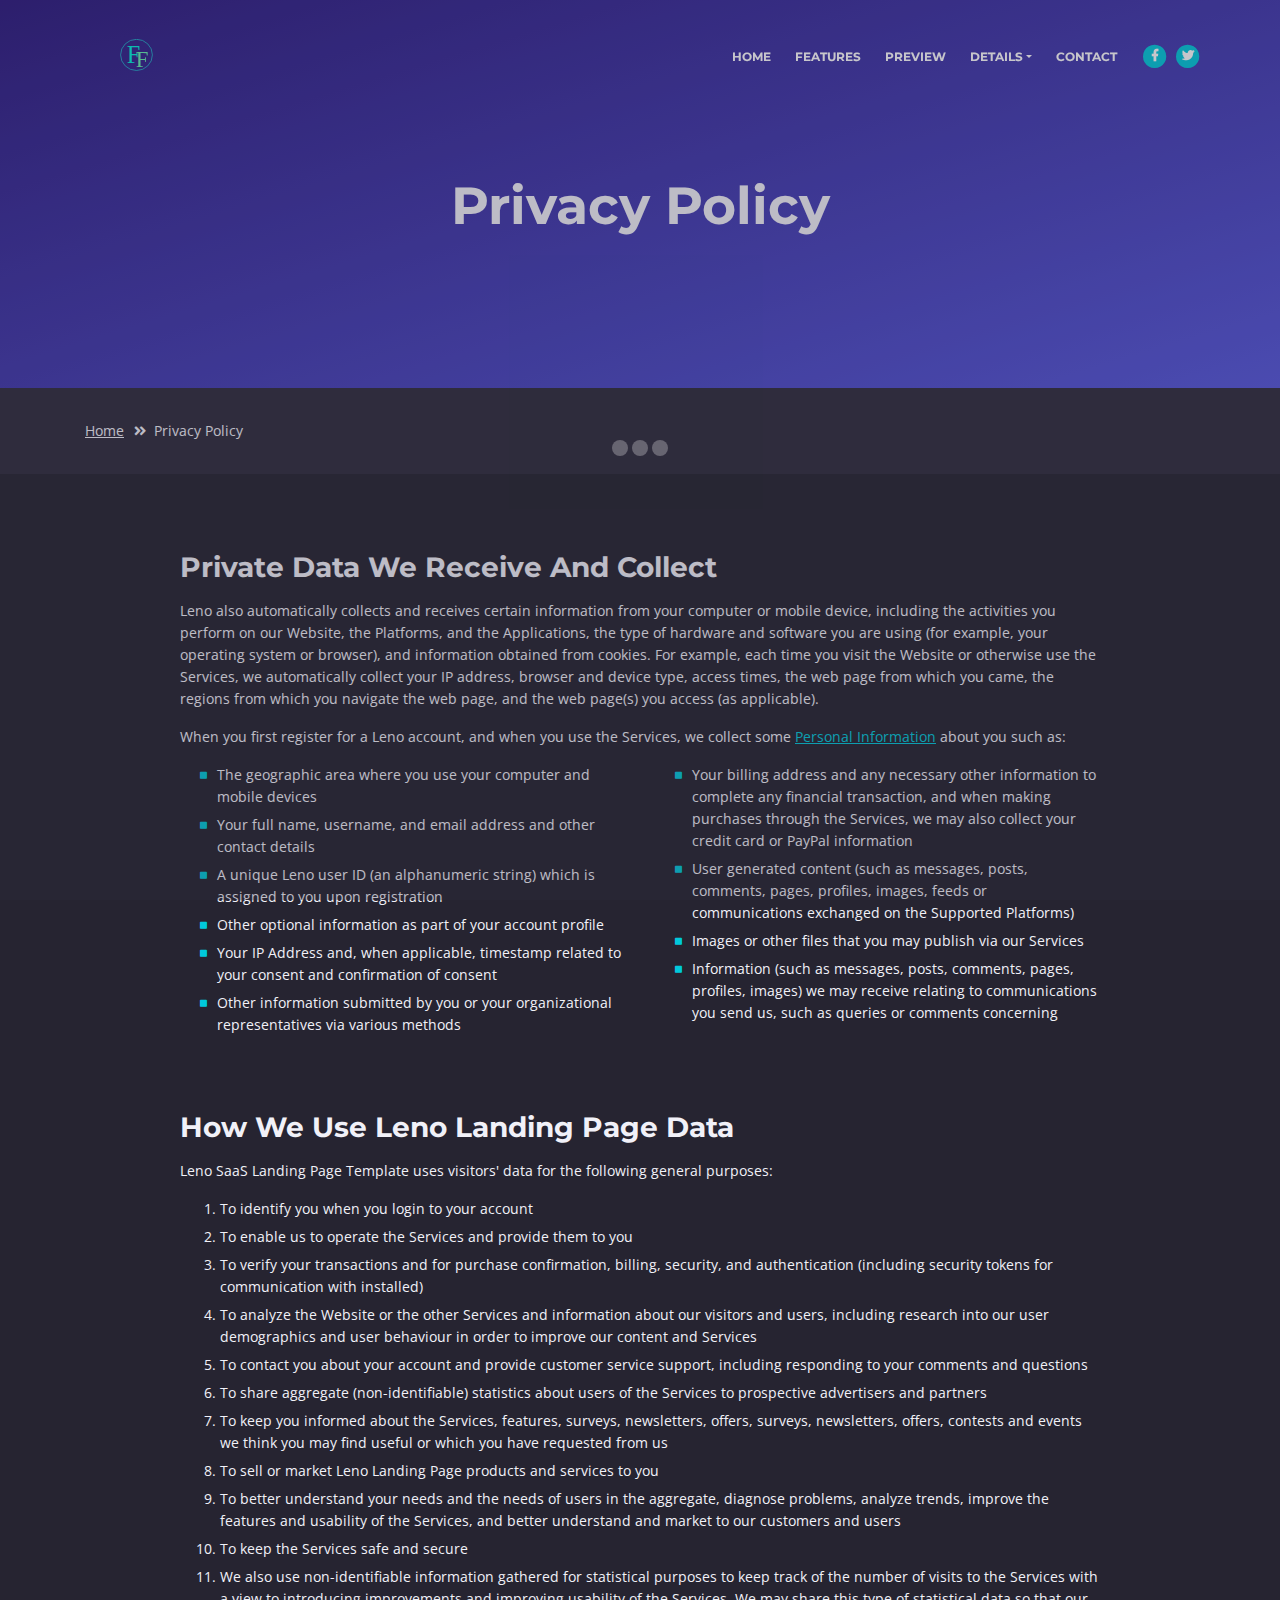
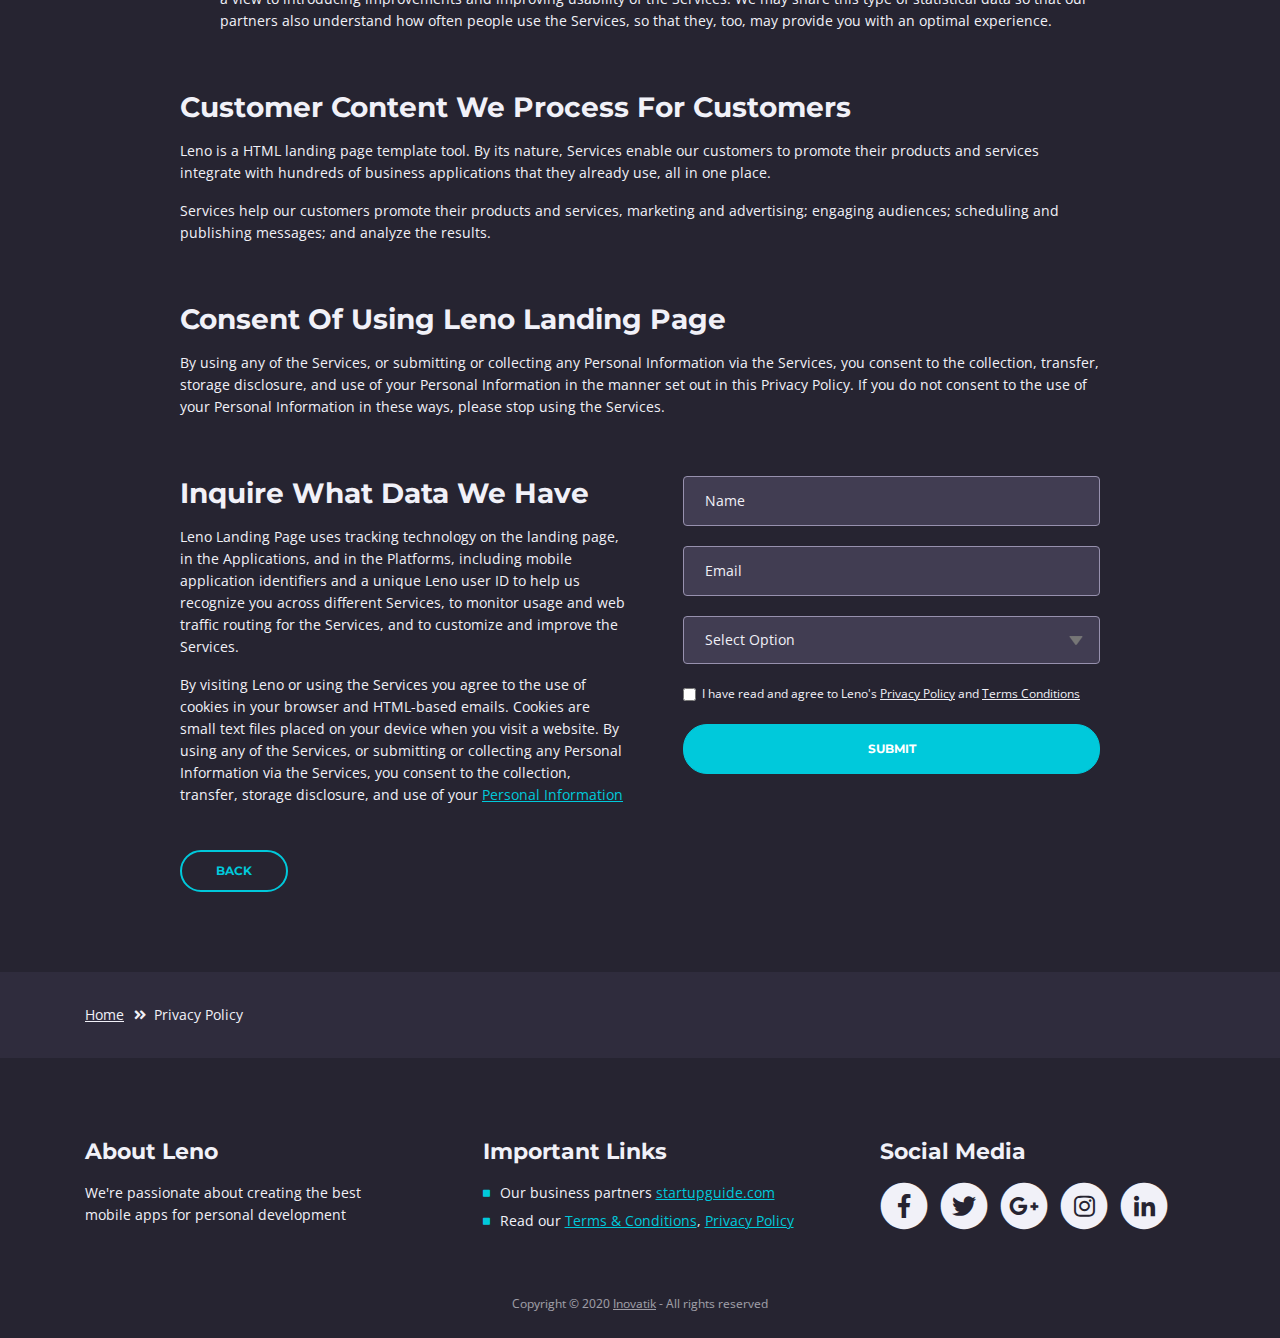
==== privacy-policy.html @ bd961d85 "project started" ====
<!DOCTYPE html>
<html lang="en">
<head>
    <meta charset="utf-8">
    <meta name="viewport" content="width=device-width, initial-scale=1, shrink-to-fit=no">
    
    <!-- SEO Meta Tags -->
    <meta name="description" content="Mobile app HTML landing page template to help you build a great online presence for your app which will convert visitors into users">
    <meta name="author" content="Inovatik">

    <!-- OG Meta Tags to improve the way the post looks when you share the page on LinkedIn, Facebook, Google+ -->
	<meta property="og:site_name" content="" /> <!-- website name -->
	<meta property="og:site" content="" /> <!-- website link -->
	<meta property="og:title" content=""/> <!-- title shown in the actual shared post -->
	<meta property="og:description" content="" /> <!-- description shown in the actual shared post -->
	<meta property="og:image" content="" /> <!-- image link, make sure it's jpg -->
	<meta property="og:url" content="" /> <!-- where do you want your post to link to -->
	<meta property="og:type" content="article" />

    <!-- Website Title -->
    <title>Privacy Policy - Leno - Mobile App HTML Landing Page Template</title>
    
    <!-- Styles -->
    <link href="https://fonts.googleapis.com/css?family=Open+Sans:300,300i,400,400i,600,600i,700,700i" rel="stylesheet">
    <link href="https://fonts.googleapis.com/css?family=Montserrat:600,700" rel="stylesheet">
    <link href="css/bootstrap.css" rel="stylesheet">
    <link href="css/fontawesome-all.css" rel="stylesheet">
    <link href="css/swiper.css" rel="stylesheet">
	<link href="css/magnific-popup.css" rel="stylesheet">
    <link href="css/styles.css" rel="stylesheet">
	
	<!-- Favicon  -->
    <link rel="icon" href="images/favicon.png">
</head>
<body data-spy="scroll" data-target=".fixed-top">
    
    <!-- Preloader -->
	<div class="spinner-wrapper">
        <div class="spinner">
            <div class="bounce1"></div>
            <div class="bounce2"></div>
            <div class="bounce3"></div>
        </div>
    </div>
    <!-- end of preloader -->
    

    <!-- Navigation -->
    <nav class="navbar navbar-expand-md navbar-dark navbar-custom fixed-top">
        <!-- Text Logo - Use this if you don't have a graphic logo -->
        <!-- <a class="navbar-brand logo-text page-scroll" href="index.html">Leno</a> -->

        <!-- Image Logo -->
        <a class="navbar-brand logo-image" href="index.html"><img src="images/logo.svg" alt="alternative"></a> 
        
        <!-- Mobile Menu Toggle Button -->
        <button class="navbar-toggler" type="button" data-toggle="collapse" data-target="#navbarsExampleDefault" aria-controls="navbarsExampleDefault" aria-expanded="false" aria-label="Toggle navigation">
            <span class="navbar-toggler-awesome fas fa-bars"></span>
            <span class="navbar-toggler-awesome fas fa-times"></span>
        </button>
        <!-- end of mobile menu toggle button -->

        <div class="collapse navbar-collapse" id="navbarsExampleDefault">
            <ul class="navbar-nav ml-auto">
                <li class="nav-item">
                    <a class="nav-link page-scroll" href="index.html#header">HOME <span class="sr-only">(current)</span></a>
                </li>
                <li class="nav-item">
                    <a class="nav-link page-scroll" href="index.html#features">FEATURES</a>
                </li>
                <li class="nav-item">
                    <a class="nav-link page-scroll" href="index.html#preview">PREVIEW</a>
                </li>

                <!-- Dropdown Menu -->          
                <li class="nav-item dropdown">
                    <a class="nav-link dropdown-toggle page-scroll" href="index.html#details" id="navbarDropdown" role="button" aria-haspopup="true" aria-expanded="false">DETAILS</a>
                    <div class="dropdown-menu" aria-labelledby="navbarDropdown">
                        <a class="dropdown-item" href="terms-conditions.html"><span class="item-text">TERMS CONDITIONS</span></a>
                        <div class="dropdown-items-divide-hr"></div>
                        <a class="dropdown-item" href="privacy-policy.html"><span class="item-text">PRIVACY POLICY</span></a>
                    </div>
                </li>
                <!-- end of dropdown menu -->

                <li class="nav-item">
                    <a class="nav-link page-scroll" href="index.html#contact">CONTACT</a>
                </li>
            </ul>
            <span class="nav-item social-icons">
                <span class="fa-stack">
                    <a href="#your-link">
                        <i class="fas fa-circle fa-stack-2x"></i>
                        <i class="fab fa-facebook-f fa-stack-1x"></i>
                    </a>
                </span>
                <span class="fa-stack">
                    <a href="#your-link">
                        <i class="fas fa-circle fa-stack-2x"></i>
                        <i class="fab fa-twitter fa-stack-1x"></i>
                    </a>
                </span>
            </span>
        </div>
    </nav> <!-- end of navbar -->
    <!-- end of navigation -->


    <!-- Header -->
    <header id="header" class="ex-header">
        <div class="container">
            <div class="row">
                <div class="col-md-12">
                    <h1>Privacy Policy</h1>
                </div> <!-- end of col -->
            </div> <!-- end of row -->
        </div> <!-- end of container -->
    </header> <!-- end of ex-header -->
    <!-- end of header -->


    <!-- Breadcrumbs -->
    <div class="ex-basic-1">
        <div class="container">
            <div class="row">
                <div class="col-lg-12">
                    <div class="breadcrumbs">
                        <a href="index.html">Home</a><i class="fa fa-angle-double-right"></i><span>Privacy Policy</span>
                    </div> <!-- end of breadcrumbs -->
                </div> <!-- end of col -->
            </div> <!-- end of row -->
        </div> <!-- end of container -->
    </div> <!-- end of ex-basic-1 -->
    <!-- end of breadcrumbs -->


    <!-- Privacy Content -->
    <div class="ex-basic-2">
        <div class="container">
            <div class="row">
                <div class="col-lg-10 offset-lg-1">
                    <div class="text-container">
                        <h3>Private Data We Receive And Collect</h3>
                        <p>Leno also automatically collects and receives certain information from your computer or mobile device, including the activities you perform on our Website, the Platforms, and the Applications, the type of hardware and software you are using (for example, your operating system or browser), and information obtained from cookies. For example, each time you visit the Website or otherwise use the Services, we automatically collect your IP address, browser and device type, access times, the web page from which you came, the regions from which you navigate the web page, and the web page(s) you access (as applicable).</p>
                        <p>When you first register for a Leno account, and when you use the Services, we collect some <a class="turquoise" href="#your-link">Personal Information</a> about you such as:</p>
                        <div class="row">
                            <div class="col-md-6">
                                <ul class="list-unstyled li-space-lg indent">
                                    <li class="media">
                                        <i class="fas fa-square"></i>
                                        <div class="media-body">The geographic area where you use your computer and mobile devices</div>
                                    </li>
                                    <li class="media">
                                        <i class="fas fa-square"></i>
                                        <div class="media-body">Your full name, username, and email address and other contact details</div>
                                    </li>
                                    <li class="media">
                                        <i class="fas fa-square"></i>
                                        <div class="media-body">A unique Leno user ID (an alphanumeric string) which is assigned to you upon registration</div>
                                    </li>
                                    <li class="media">
                                        <i class="fas fa-square"></i>
                                        <div class="media-body">Other optional information as part of your account profile</div>
                                    </li>
                                    <li class="media">
                                        <i class="fas fa-square"></i>
                                        <div class="media-body">Your IP Address and, when applicable, timestamp related to your consent and confirmation of consent</div>
                                    </li>
                                    <li class="media">
                                        <i class="fas fa-square"></i>
                                        <div class="media-body">Other information submitted by you or your organizational representatives via various methods</div>
                                    </li>
                                </ul>
                            </div> <!-- end of col -->

                            <div class="col-md-6">
                                <ul class="list-unstyled li-space-lg indent">
                                    <li class="media">
                                        <i class="fas fa-square"></i>
                                        <div class="media-body">Your billing address and any necessary other information to complete any financial transaction, and when making purchases through the Services, we may also collect your credit card or PayPal information</div>
                                    </li>
                                    <li class="media">
                                        <i class="fas fa-square"></i>
                                        <div class="media-body">User generated content (such as messages, posts, comments, pages, profiles, images, feeds or communications exchanged on the Supported Platforms)</div>
                                    </li>
                                    <li class="media">
                                        <i class="fas fa-square"></i>
                                        <div class="media-body">Images or other files that you may publish via our Services</div>
                                    </li>
                                    <li class="media">
                                        <i class="fas fa-square"></i>
                                        <div class="media-body">Information (such as messages, posts, comments, pages, profiles, images) we may receive relating to communications you send us, such as queries or comments concerning</div>
                                    </li>
                                </ul>
                            </div> <!-- end of col -->
                        </div> <!-- end of row -->
                    </div> <!-- end of text-container-->
                    
                    <div class="text-container">
                        <h3>How We Use Leno Landing Page Data</h3>
                        <p>Leno SaaS Landing Page Template uses visitors' data for the following general purposes:</p>
                        <ol class="li-space-lg">
                            <li>To identify you when you login to your account</li>
                            <li>To enable us to operate the Services and provide them to you</li>
                            <li>To verify your transactions and for purchase confirmation, billing, security, and authentication (including security tokens for communication with installed)</li>
                            <li>To analyze the Website or the other Services and information about our visitors and users, including research into our user demographics and user behaviour in order to improve our content and Services</li>
                            <li>To contact you about your account and provide customer service support, including responding to your comments and questions</li>
                            <li>To share aggregate (non-identifiable) statistics about users of the Services to prospective advertisers and partners</li>
                            <li>To keep you informed about the Services, features, surveys, newsletters, offers, surveys, newsletters, offers, contests and events we think you may find useful or which you have requested from us</li>
                            <li>To sell or market Leno Landing Page products and services to you</li>
                            <li>To better understand your needs and the needs of users in the aggregate, diagnose problems, analyze trends, improve the features and usability of the Services, and better understand and market to our customers and users</li>
                            <li>To keep the Services safe and secure</li>
                            <li>We also use non-identifiable information gathered for statistical purposes to keep track of the number of visits to the Services with a view to introducing improvements and improving usability of the Services. We may share this type of statistical data so that our partners also understand how often people use the Services, so that they, too, may provide you with an optimal experience.</li>
                        </ol>
                    </div> <!-- end of text-container -->

                    <div class="text-container">
                        <h3>Customer Content We Process For Customers</h3>
                        <p>Leno is a HTML landing page template tool. By its nature, Services enable our customers to promote their products and services integrate with hundreds of business applications that they already use, all in one place.</p>
                        <p>Services help our customers promote their products and services, marketing and advertising; engaging audiences; scheduling and publishing messages; and analyze the results.</p>
                    </div> <!-- end of text container -->

                    <div class="text-container">
                        <h3>Consent Of Using Leno Landing Page</h3>
					    <p class="mb-5">By using any of the Services, or submitting or collecting any Personal Information via the Services, you consent to the collection, transfer, storage disclosure, and use of your Personal Information in the manner set out in this Privacy Policy. If you do not consent to the use of your Personal Information in these ways, please stop using the Services.</p>
                    </div> <!-- end of text-container -->
                                       
                    <div class="row">
                        <div class="col-md-6">
                            <div class="text-container last">
                                <h3>Inquire What Data We Have</h3>
                                <p>Leno Landing Page uses tracking technology on the landing page, in the Applications, and in the Platforms, including mobile application identifiers and a unique Leno user ID to help us recognize you across different Services, to monitor usage and web traffic routing for the Services, and to customize and improve the Services.</p>
                                <p> By visiting Leno or using the Services you agree to the use of cookies in your browser and HTML-based emails. Cookies are small text files placed on your device when you visit a website. By using any of the Services, or submitting or collecting any Personal Information via the Services, you consent to the collection, transfer, storage disclosure, and use of your <a class="turquoise" href="#your-link">Personal Information</a></p>
                            </div> <!-- end of text container -->
                        </div> <!-- end of col-->
                        <div class="col-md-6">

                            <!-- Privacy Form -->
                            <div class="form-container">
                                <form id="privacyForm" data-toggle="validator" data-focus="false">
                                    <div class="form-group">
                                        <input type="text" class="form-control-input" id="pname" required>
                                        <label class="label-control" for="pname">Name</label>
                                        <div class="help-block with-errors"></div>
                                    </div>
                                    <div class="form-group">
                                        <input type="email" class="form-control-input" id="pemail" required>
                                        <label class="label-control" for="pemail">Email</label>
                                        <div class="help-block with-errors"></div>
                                    </div>
                                    <div class="form-group">
                                        <select class="form-control-select" id="pselect" required>
                                            <option class="select-option" value="" disabled selected>Select Option</option>
                                            <option class="select-option" value="Delete data">Delete my data</option>
                                            <option class="select-option" value="Show me data">Show me my data</option>
                                        </select>
                                        <div class="help-block with-errors"></div>
                                    </div>
                                    <div class="form-group checkbox">
                                        <input type="checkbox" id="pterms" value="Agreed-to-Terms" required>I have read and agree to Leno's <a href="privacy-policy.html">Privacy Policy</a> and <a href="terms-conditions.html">Terms Conditions</a>
                                        <div class="help-block with-errors"></div>
                                    </div>
                                    <div class="form-group">
                                        <button type="submit" class="form-control-submit-button">SUBMIT</button>
                                    </div>
                                    <div class="form-message">
                                        <div id="pmsgSubmit" class="h3 text-center hidden"></div>
                                    </div>
                                </form>
                            </div> <!-- end of form container -->
                            <!-- end of privacy form -->

                        </div> <!-- end of col--> 
                    </div> <!-- end of row -->
                    <a class="btn-outline-reg back" href="index.html">BACK</a>
                </div> <!-- end of col-->
            </div> <!-- end of row -->
        </div> <!-- end of container -->
    </div> <!-- end of ex-basic-2 -->
    <!-- end of privacy content -->


    <!-- Breadcrumbs -->
    <div class="ex-basic-1">
        <div class="container">
            <div class="row">
                <div class="col-lg-12">
                    <div class="breadcrumbs">
                        <a href="index.html">Home</a><i class="fa fa-angle-double-right"></i><span>Privacy Policy</span>
                    </div> <!-- end of breadcrumbs -->
                </div> <!-- end of col -->
            </div> <!-- end of row -->
        </div> <!-- end of container -->
    </div> <!-- end of ex-basic-1 -->
    <!-- end of breadcrumbs -->

    
    <!-- Footer -->
    <div class="footer">
        <div class="container">
            <div class="row">
                <div class="col-md-4">
                    <div class="footer-col">
                        <h4>About Leno</h4>
                        <p>We're passionate about creating the best mobile apps for personal development</p>
                    </div>
                </div> <!-- end of col -->
                <div class="col-md-4">
                    <div class="footer-col middle">
                        <h4>Important Links</h4>
                        <ul class="list-unstyled li-space-lg">
                            <li class="media">
                                <i class="fas fa-square"></i>
                                <div class="media-body">Our business partners <a class="turquoise" href="#your-link">startupguide.com</a></div>
                            </li>
                            <li class="media">
                                <i class="fas fa-square"></i>
                                <div class="media-body">Read our <a class="turquoise" href="terms-conditions.html">Terms & Conditions</a>, <a class="turquoise" href="privacy-policy.html">Privacy Policy</a></div>
                            </li>
                        </ul>
                    </div>
                </div> <!-- end of col -->
                <div class="col-md-4">
                    <div class="footer-col last">
                        <h4>Social Media</h4>
                        <span class="fa-stack">
                            <a href="#your-link">
                                <i class="fas fa-circle fa-stack-2x"></i>
                                <i class="fab fa-facebook-f fa-stack-1x"></i>
                            </a>
                        </span>
                        <span class="fa-stack">
                            <a href="#your-link">
                                <i class="fas fa-circle fa-stack-2x"></i>
                                <i class="fab fa-twitter fa-stack-1x"></i>
                            </a>
                        </span>
                        <span class="fa-stack">
                            <a href="#your-link">
                                <i class="fas fa-circle fa-stack-2x"></i>
                                <i class="fab fa-google-plus-g fa-stack-1x"></i>
                            </a>
                        </span>
                        <span class="fa-stack">
                            <a href="#your-link">
                                <i class="fas fa-circle fa-stack-2x"></i>
                                <i class="fab fa-instagram fa-stack-1x"></i>
                            </a>
                        </span>
                        <span class="fa-stack">
                            <a href="#your-link">
                                <i class="fas fa-circle fa-stack-2x"></i>
                                <i class="fab fa-linkedin-in fa-stack-1x"></i>
                            </a>
                        </span>
                    </div> 
                </div> <!-- end of col -->
            </div> <!-- end of row -->
        </div> <!-- end of container -->
    </div> <!-- end of footer -->  
    <!-- end of footer -->


    <!-- Copyright -->
    <div class="copyright">
        <div class="container">
            <div class="row">
                <div class="col-lg-12">
                    <p class="p-small">Copyright © 2020 <a href="https://inovatik.com">Inovatik</a> - All rights reserved</p>
                </div> <!-- end of col -->
            </div> <!-- enf of row -->
        </div> <!-- end of container -->
    </div> <!-- end of copyright --> 
    <!-- end of copyright -->

	
    <!-- Scripts -->
    <script src="js/jquery.min.js"></script> <!-- jQuery for Bootstrap's JavaScript plugins -->
    <script src="js/popper.min.js"></script> <!-- Popper tooltip library for Bootstrap -->
    <script src="js/bootstrap.min.js"></script> <!-- Bootstrap framework -->
    <script src="js/jquery.easing.min.js"></script> <!-- jQuery Easing for smooth scrolling between anchors -->
    <script src="js/swiper.min.js"></script> <!-- Swiper for image and text sliders -->
    <script src="js/jquery.magnific-popup.js"></script> <!-- Magnific Popup for lightboxes -->
    <script src="js/morphext.min.js"></script> <!-- Morphtext rotating text in the header -->
    <script src="js/validator.min.js"></script> <!-- Validator.js - Bootstrap plugin that validates forms -->
    <script src="js/scripts.js"></script> <!-- Custom scripts -->
    
</body>
</html>
---- css/styles.css ----
/* Template: Leno - Mobile App HTML Landing Page Template
   Author: Inovatik
   Created: Mar 2019
   Description: Master CSS file
*/

/*****************************************
Table Of Contents:

01. General Styles
02. Preloader
03. Navigation
04. Header
05. Features
06. Video
07. Details 1
08. Details 2
09. Details Lightboxes
10. Screenshots
11. Download
12. Statistics
13. Contact
14. Footer
15. Copyright
16. Back To Top Button
17. Extra Pages
18. Media Queries
******************************************/

/*****************************************
Colors:

- Text, navbar links - white #f1f1f8
- Buttons, bullets, icons - turquoise #00c9db
- Navbar - navy #4633af
- Backgrounds - dark denim #262431
- Backgrounds - denim #2f2c3d
******************************************/


/******************************/
/*     01. General Styles     */
/******************************/
body,
html {
    width: 100%;
	height: 100%;
}

body, p {
	color: #f1f1f8; 
	font: 400 0.875rem/1.375rem "Open Sans", sans-serif;
}

.p-large {
	color: #f1f1f8;
	font: 400 1rem/1.5rem "Open Sans", sans-serif;
}

.p-small {
	color: #f1f1f8;
	font: 400 0.75rem/1.25rem "Open Sans", sans-serif;
}

.p-heading {
	margin-bottom: 3.75rem;
	text-align: center;
}

.li-space-lg li {
	margin-bottom: 0.375rem;
}

.indent {
	padding-left: 1.25rem;
}

h1 {
	color: #f1f1f8;
	font: 700 2.5rem/2.875rem "Montserrat", sans-serif;
}

h2 {
	color: #f1f1f8;
	font: 700 2.25rem/2.75rem "Montserrat", sans-serif;
}

h3 {
	color: #f1f1f8;
	font: 700 1.75rem/2.125rem "Montserrat", sans-serif;
}

h4 {
	color: #f1f1f8;
	font: 700 1.375rem/1.75rem "Montserrat", sans-serif;
}

h5 {
	color: #f1f1f8;
	font: 700 1.125rem/1.625rem "Montserrat", sans-serif;
}

h6 {
	color: #f1f1f8;
	font: 700 1rem/1.5rem "Montserrat", sans-serif;
}

a {
	color: #f1f1f8;
	text-decoration: underline;
}

a:hover {
	color: #f1f1f8;
	text-decoration: underline;
}

a.turquoise {
	color: #00c9db;
}

a.white {
	color: #fff;
}

.testimonial-text {
	font: italic 400 1rem/1.5rem "Open Sans", sans-serif;
}

.testimonial-author {
	font: 700 1rem/1.5rem "Montserrat", sans-serif;
}

.btn-solid-reg {
	display: inline-block;
	padding: 1.1875rem 2.125rem 1.1875rem 2.125rem;
	border: 0.125rem solid #00c9db;
	border-radius: 2rem;
	background-color: #00c9db;
	color: #fff;
	font: 700 0.75rem/0 "Montserrat", sans-serif;
	text-decoration: none;
	transition: all 0.2s ease;
}

.btn-solid-reg:hover {
	background-color: transparent;
	color: #00c9db;
	text-decoration: none;
}

.btn-solid-lg {
	display: inline-block;
	padding: 1.375rem 2.625rem 1.375rem 2.625rem;
	border: 0.125rem solid #00c9db;
	border-radius: 2rem;
	background-color: #00c9db;
	color: #fff;
	font: 700 0.75rem/0 "Montserrat", sans-serif;
	text-decoration: none;
	transition: all 0.2s ease;
}

.btn-solid-lg:hover {
	background-color: transparent;
	color: #00c9db;
	text-decoration: none;
}

.btn-solid-lg .fab {
	margin-right: 0.5rem;
	font-size: 1.25rem;
	line-height: 0;
	vertical-align: top;
}

.btn-solid-lg .fab.fa-google-play {
	font-size: 1rem;
}

.btn-outline-reg {
	display: inline-block;
	padding: 1.1875rem 2.125rem 1.1875rem 2.125rem;
	border: 0.125rem solid #00c9db;
	border-radius: 2rem;
	background-color: transparent;
	color: #00c9db;
	font: 700 0.75rem/0 "Montserrat", sans-serif;
	text-decoration: none;
	transition: all 0.2s ease;
}

.btn-outline-reg:hover {
	background-color: #00c9db;
	color: #fff;
	text-decoration: none;
}

.btn-outline-lg {
	display: inline-block;
	padding: 1.375rem 2.625rem 1.375rem 2.625rem;
	border: 0.125rem solid #00c9db;
	border-radius: 2rem;
	background-color: transparent;
	color: #00c9db;
	font: 700 0.75rem/0 "Montserrat", sans-serif;
	text-decoration: none;
	transition: all 0.2s ease;
}

.btn-outline-lg:hover {
	background-color: #00c9db;
	color: #fff;
	text-decoration: none;
}

.btn-outline-sm {
	display: inline-block;
	padding: 1rem 1.625rem 0.875rem 1.625rem;
	border: 0.125rem solid #00c9db;
	border-radius: 2rem;
	background-color: transparent;
	color: #00c9db;
	font: 700 0.625rem/0 "Montserrat", sans-serif;
	text-decoration: none;
	transition: all 0.2s ease;
}

.btn-outline-sm:hover {
	background-color: #00c9db;
	color: #fff;
	text-decoration: none;
}

.form-group {
	position: relative;
	margin-bottom: 1.25rem;
}

.form-group.has-error.has-danger {
	margin-bottom: 0.625rem;
}

.form-group.has-error.has-danger .help-block.with-errors ul {
	margin-top: 0.375rem;
}

.label-control {
	position: absolute;
	top: 0.87rem;
	left: 1.375rem;
	color: #f1f1f8;
	opacity: 1;
	font: 400 0.875rem/1.375rem "Open Sans", sans-serif;
	cursor: text;
	transition: all 0.2s ease;
}

/* IE10+ hack to solve lower label text position compared to the rest of the browsers */
@media screen and (-ms-high-contrast: active), screen and (-ms-high-contrast: none) {  
	.label-control {
		top: 0.9375rem;
	}
}

.form-control-input:focus + .label-control,
.form-control-input.notEmpty + .label-control,
.form-control-textarea:focus + .label-control,
.form-control-textarea.notEmpty + .label-control {
	top: 0.125rem;
	opacity: 1;
	font-size: 0.75rem;
	font-weight: 700;
}

.form-control-input,
.form-control-select {
	display: block; /* needed for proper display of the label in Firefox, IE, Edge */
	width: 100%;
	padding-top: 1.0625rem;
	padding-bottom: 0.0625rem;
	padding-left: 1.3125rem;
	border: 1px solid #9791ae;
	border-radius: 0.25rem;
	background-color: #413d52;
	color: #f1f1f8;
	font: 400 0.875rem/1.875rem "Open Sans", sans-serif;
	transition: all 0.2s ease;
	-webkit-appearance: none; /* removes inner shadow on form inputs on ios safari */
}

.form-control-select {
	padding-top: 0.5rem;
	padding-bottom: 0.5rem;
	height: 3rem;
}

/* IE10+ hack to solve lower label text position compared to the rest of the browsers */
@media screen and (-ms-high-contrast: active), screen and (-ms-high-contrast: none) {  
	.form-control-input {
		padding-top: 1.25rem;
		padding-bottom: 0.75rem;
		line-height: 1.75rem;
	}

	.form-control-select {
		padding-top: 0.875rem;
		padding-bottom: 0.75rem;
		height: 3.125rem;
		line-height: 2.125rem;
	}
}

select {
    /* you should keep these first rules in place to maintain cross-browser behavior */
    -webkit-appearance: none;
	-moz-appearance: none;
	-ms-appearance: none;
    -o-appearance: none;
    appearance: none;
    background-image: url('../images/down-arrow.png');
    background-position: 96% 50%;
    background-repeat: no-repeat;
    outline: none;
}

select::-ms-expand {
    display: none; /* removes the ugly default down arrow on select form field in IE11 */
}

.form-control-textarea {
	display: block; /* used to eliminate a bottom gap difference between Chrome and IE/FF */
	width: 100%;
	height: 8rem; /* used instead of html rows to normalize height between Chrome and IE/FF */
	padding-top: 1.25rem;
	padding-left: 1.3125rem;
	border: 1px solid #9791ae;
	border-radius: 0.25rem;
	background-color: #413d52;
	color: #f1f1f8;
	font: 400 0.875rem/1.75rem "Open Sans", sans-serif;
	transition: all 0.2s ease;
}

.form-control-input:focus,
.form-control-select:focus,
.form-control-textarea:focus {
	border: 1px solid #f1f1f8;
	outline: none; /* Removes blue border on focus */
}

.form-control-input:hover,
.form-control-select:hover,
.form-control-textarea:hover {
	border: 1px solid #f1f1f8;
}

.checkbox {
	font: 400 0.75rem/1.25rem "Open Sans", sans-serif;
}

input[type='checkbox'] {
	vertical-align: -15%;
	margin-right: 0.375rem;
}

/* IE10+ hack to raise checkbox field position compared to the rest of the browsers */
@media screen and (-ms-high-contrast: active), screen and (-ms-high-contrast: none) {  
	input[type='checkbox'] {
		vertical-align: -9%;
	}
}

.form-control-submit-button {
	display: inline-block;
	width: 100%;
	height: 3.125rem;
	border: 1px solid #00c9db;
	border-radius: 1.5rem;
	background-color: #00c9db;
	color: #fff;
	font: 700 0.75rem/1.75rem "Montserrat", sans-serif;
	cursor: pointer;
	transition: all 0.2s ease;
}

.form-control-submit-button:hover {
	background-color: transparent;
	color: #00c9db;
}

/* Form Success And Error Message Formatting */
#cmsgSubmit.h3.text-center.tada.animated,
#pmsgSubmit.h3.text-center.tada.animated,
#cmsgSubmit.h3.text-center,
#pmsgSubmit.h3.text-center {
	display: block;
	margin-bottom: 0;
	color: #f1f1f8;
	font: 400 1.125rem/1rem "Open Sans", sans-serif;
}

.help-block.with-errors .list-unstyled {
	color: #f1f1f8;
	font-size: 0.75rem;
	line-height: 1.125rem;
	text-align: left;
}

.help-block.with-errors ul {
	margin-bottom: 0;
}
/* end of form success and error message formatting */

/* Form Success And Error Message Animation - Animate.css */
@-webkit-keyframes tada {
	from {
		-webkit-transform: scale3d(1, 1, 1);
		-ms-transform: scale3d(1, 1, 1);
		transform: scale3d(1, 1, 1);
	}
	10%, 20% {
		-webkit-transform: scale3d(.9, .9, .9) rotate3d(0, 0, 1, -3deg);
		-ms-transform: scale3d(.9, .9, .9) rotate3d(0, 0, 1, -3deg);
		transform: scale3d(.9, .9, .9) rotate3d(0, 0, 1, -3deg);
	}
	30%, 50%, 70%, 90% {
		-webkit-transform: scale3d(1.1, 1.1, 1.1) rotate3d(0, 0, 1, 3deg);
		-ms-transform: scale3d(1.1, 1.1, 1.1) rotate3d(0, 0, 1, 3deg);
		transform: scale3d(1.1, 1.1, 1.1) rotate3d(0, 0, 1, 3deg);
	}
	40%, 60%, 80% {
		-webkit-transform: scale3d(1.1, 1.1, 1.1) rotate3d(0, 0, 1, -3deg);
		-ms-transform: scale3d(1.1, 1.1, 1.1) rotate3d(0, 0, 1, -3deg);
		transform: scale3d(1.1, 1.1, 1.1) rotate3d(0, 0, 1, -3deg);
	}
	to {
		-webkit-transform: scale3d(1, 1, 1);
		-ms-transform: scale3d(1, 1, 1);
		transform: scale3d(1, 1, 1);
	}
}

@keyframes tada {
	from {
		-webkit-transform: scale3d(1, 1, 1);
		-ms-transform: scale3d(1, 1, 1);
		transform: scale3d(1, 1, 1);
	}
	10%, 20% {
		-webkit-transform: scale3d(.9, .9, .9) rotate3d(0, 0, 1, -3deg);
		-ms-transform: scale3d(.9, .9, .9) rotate3d(0, 0, 1, -3deg);
		transform: scale3d(.9, .9, .9) rotate3d(0, 0, 1, -3deg);
	}
	30%, 50%, 70%, 90% {
		-webkit-transform: scale3d(1.1, 1.1, 1.1) rotate3d(0, 0, 1, 3deg);
		-ms-transform: scale3d(1.1, 1.1, 1.1) rotate3d(0, 0, 1, 3deg);
		transform: scale3d(1.1, 1.1, 1.1) rotate3d(0, 0, 1, 3deg);
	}
	40%, 60%, 80% {
		-webkit-transform: scale3d(1.1, 1.1, 1.1) rotate3d(0, 0, 1, -3deg);
		-ms-transform: scale3d(1.1, 1.1, 1.1) rotate3d(0, 0, 1, -3deg);
		transform: scale3d(1.1, 1.1, 1.1) rotate3d(0, 0, 1, -3deg);
	}
	to {
		-webkit-transform: scale3d(1, 1, 1);
		-ms-transform: scale3d(1, 1, 1);
		transform: scale3d(1, 1, 1);
	}
}

.tada {
	-webkit-animation-name: tada;
	animation-name: tada;
}

.animated {
	-webkit-animation-duration: 1s;
	animation-duration: 1s;
	-webkit-animation-fill-mode: both;
	animation-fill-mode: both;
}
/* end of form success and error message animation - Animate.css */

/* Fade-move Animation For Lightbox - Magnific Popup */
/* at start */
.my-mfp-slide-bottom .zoom-anim-dialog {
	opacity: 0;
	transition: all 0.2s ease-out;
	-webkit-transform: translateY(-1.25rem) perspective(37.5rem) rotateX(10deg);
	-ms-transform: translateY(-1.25rem) perspective(37.5rem) rotateX(10deg);
	transform: translateY(-1.25rem) perspective(37.5rem) rotateX(10deg);
}

/* animate in */
.my-mfp-slide-bottom.mfp-ready .zoom-anim-dialog {
	opacity: 1;
	-webkit-transform: translateY(0) perspective(37.5rem) rotateX(0); 
	-ms-transform: translateY(0) perspective(37.5rem) rotateX(0); 
	transform: translateY(0) perspective(37.5rem) rotateX(0); 
}

/* animate out */
.my-mfp-slide-bottom.mfp-removing .zoom-anim-dialog {
	opacity: 0;
	-webkit-transform: translateY(-0.625rem) perspective(37.5rem) rotateX(10deg); 
	-ms-transform: translateY(-0.625rem) perspective(37.5rem) rotateX(10deg); 
	transform: translateY(-0.625rem) perspective(37.5rem) rotateX(10deg); 
}

/* dark overlay, start state */
.my-mfp-slide-bottom.mfp-bg {
	opacity: 0;
	transition: opacity 0.2s ease-out;
}

/* animate in */
.my-mfp-slide-bottom.mfp-ready.mfp-bg {
	opacity: 0.8;
}
/* animate out */
.my-mfp-slide-bottom.mfp-removing.mfp-bg {
	opacity: 0;
}
/* end of fade-move animation for lightbox - magnific popup */

/* Fade Animation For Image Slider - Magnific Popup */
@-webkit-keyframes fadeIn {
	from {
		opacity: 0;
	}
	to {
		opacity: 1;
	}
}

@keyframes fadeIn {
	from {
		opacity: 0;
	}
	to {
		opacity: 1;
	}
}

.fadeIn {
	-webkit-animation: fadeIn 0.6s;
	animation: fadeIn 0.6s;
}

@-webkit-keyframes fadeOut {
	from {
		opacity: 1;
	}
	to {
		opacity: 0;
	}
}

@keyframes fadeOut {
	from {
		opacity: 1;
	}
	to {
		opacity: 0;
	}
}

.fadeOut {
	-webkit-animation: fadeOut 0.8s;
	animation: fadeOut 0.8s;
}
/* end of fade animation for image slider - magnific popup */


/*************************/
/*     02. Preloader     */
/*************************/
.spinner-wrapper {
	position: fixed;
	z-index: 999999;
	top: 0;
	right: 0;
	bottom: 0;
	left: 0;
	background: #2f2c3d;
}

.spinner {
	position: absolute;
	top: 50%; /* centers the loading animation vertically one the screen */
	left: 50%; /* centers the loading animation horizontally one the screen */
	width: 3.75rem;
	height: 1.25rem;
	margin: -0.625rem 0 0 -1.875rem; /* is width and height divided by two */ 
	text-align: center;
}

.spinner > div {
	display: inline-block;
	width: 1rem;
	height: 1rem;
	border-radius: 100%;
	background-color: #fff;
	-webkit-animation: sk-bouncedelay 1.4s infinite ease-in-out both;
	animation: sk-bouncedelay 1.4s infinite ease-in-out both;
}

.spinner .bounce1 {
	-webkit-animation-delay: -0.32s;
	animation-delay: -0.32s;
}

.spinner .bounce2 {
	-webkit-animation-delay: -0.16s;
	animation-delay: -0.16s;
}

@-webkit-keyframes sk-bouncedelay {
	0%, 80%, 100% { -webkit-transform: scale(0); }
	40% { -webkit-transform: scale(1.0); }
}

@keyframes sk-bouncedelay {
	0%, 80%, 100% { 
		-webkit-transform: scale(0);
		-ms-transform: scale(0);
		transform: scale(0);
	} 40% { 
		-webkit-transform: scale(1.0);
		-ms-transform: scale(1.0);
		transform: scale(1.0);
	}
}


/**************************/
/*     03. Navigation     */
/**************************/
.navbar-custom {
	background-color: #4633af;
	box-shadow: 0 0.0625rem 0.375rem 0 rgba(0, 0, 0, 0.1);
	font: 700 0.75rem/2rem "Montserrat", sans-serif;
	transition: all 0.2s ease;
}

.navbar-custom .navbar-brand.logo-image img {
    width: 113px;
	height: 34px;
	margin-bottom: 1px;
	-webkit-backface-visibility: hidden;
}

.navbar-custom .navbar-brand.logo-text {
	font: 700 2.375rem/1.5rem "Montserrat", sans-serif;
	color: #fff;
	letter-spacing: -0.5px;
	text-decoration: none;
}

.navbar-custom .navbar-nav {
	margin-top: 0.75rem;
}

.navbar-custom .nav-item .nav-link {
	padding: 0 0.75rem 0 0.75rem;
	color: #fff;
	text-decoration: none;
	transition: all 0.2s ease;
}

.navbar-custom .nav-item .nav-link:hover,
.navbar-custom .nav-item .nav-link.active {
	color: #00c9db;
}

/* Dropdown Menu */
.navbar-custom .dropdown:hover > .dropdown-menu {
	display: block; /* this makes the dropdown menu stay open while hovering it */
	min-width: auto;
	animation: fadeDropdown 0.2s; /* required for the fade animation */
}

@keyframes fadeDropdown {
    0% {
        opacity: 0;
    }

    100% {
        opacity: 1;
    }
}

.navbar-custom .dropdown-toggle:focus { /* removes dropdown outline on focus  */
	outline: 0;
}

.navbar-custom .dropdown-menu {
	margin-top: 0;
	border: none;
	border-radius: 0.25rem;
	background-color: #4633af;
}

.navbar-custom .dropdown-item {
	color: #fff;
	text-decoration: none;
}

.navbar-custom .dropdown-item:hover {
	background-color: #4633af;
}

.navbar-custom .dropdown-item .item-text {
	font: 700 0.75rem/1.5rem "Montserrat", sans-serif;
}

.navbar-custom .dropdown-item:hover .item-text {
	color: #00c9db;
}

.navbar-custom .dropdown-items-divide-hr {
	width: 100%;
	height: 1px;
	margin: 0.25rem auto 0.25rem auto;
	border: none;
	background-color: #b5bcc4;
	opacity: 0.2;
}
/* end of dropdown menu */

.navbar-custom .social-icons {
	display: none;
}

.navbar-custom .navbar-toggler {
	border: none;
	color: #fff;
	font-size: 2rem;
}

.navbar-custom button[aria-expanded='false'] .navbar-toggler-awesome.fas.fa-times{
	display: none;
}

.navbar-custom button[aria-expanded='false'] .navbar-toggler-awesome.fas.fa-bars{
	display: inline-block;
}

.navbar-custom button[aria-expanded='true'] .navbar-toggler-awesome.fas.fa-bars{
	display: none;
}

.navbar-custom button[aria-expanded='true'] .navbar-toggler-awesome.fas.fa-times{
	display: inline-block;
	margin-right: 0.125rem;
}


/*********************/
/*    04. Header     */
/*********************/
.header {
	background: linear-gradient(to bottom right, rgba(72, 72, 212, 0), rgba(241, 104, 104, 0)), url('../images/header-background.jpg') center center no-repeat;
	background-size: cover;
}

.header .header-content {
	padding-top: 8.5rem;
	padding-bottom: 7rem;
	text-align: center;
}

.header .text-container {
	margin-bottom: 3rem;
}

.header h1 {
	margin-bottom: 1rem;
}

.header #js-rotating {
	color: #40e0ee;
}

.header .p-large {
	margin-bottom: 2rem;
}

.header .btn-solid-lg {
	margin-right: 0.5rem;
	margin-bottom: 1.25rem;
}


/****************************/
/*     05. Testimonials     */
/****************************/
.slider-1 {
	padding-top: 6.875rem;
	padding-bottom: 6.375rem;
	background-color: #262431;
}

.slider-1 .slider-container {
	position: relative;
}

.slider-1 .swiper-container {
	position: static;
	width: 90%;
	text-align: center;
}

.slider-1 .swiper-button-prev:focus,
.slider-1 .swiper-button-next:focus {
	/* even if you can't see it chrome you can see it on mobile device */
	outline: none;
}

.slider-1 .swiper-button-prev {
	left: -0.5rem;
	background-image: url("data:image/svg+xml;charset=utf-8,%3Csvg%20xmlns%3D'http%3A%2F%2Fwww.w3.org%2F2000%2Fsvg'%20viewBox%3D'0%200%2028%2044'%3E%3Cpath%20d%3D'M0%2C22L22%2C0l2.1%2C2.1L4.2%2C22l19.9%2C19.9L22%2C44L0%2C22L0%2C22L0%2C22z'%20fill%3D'%23f1f1f8'%2F%3E%3C%2Fsvg%3E");
	background-size: 1.125rem 1.75rem;
}

.slider-1 .swiper-button-next {
	right: -0.5rem;
	background-image: url("data:image/svg+xml;charset=utf-8,%3Csvg%20xmlns%3D'http%3A%2F%2Fwww.w3.org%2F2000%2Fsvg'%20viewBox%3D'0%200%2028%2044'%3E%3Cpath%20d%3D'M27%2C22L27%2C22L5%2C44l-2.1-2.1L22.8%2C22L2.9%2C2.1L5%2C0L27%2C22L27%2C22z'%20fill%3D'%23f1f1f8'%2F%3E%3C%2Fsvg%3E");
	background-size: 1.125rem 1.75rem;
}

.slider-1 .card {
	position: relative;
	border: none;
	background-color: transparent;
}

.slider-1 .card-image {
	width: 6rem;
	height: 6rem;
	margin-right: auto;
	margin-bottom: 0.25rem;
	margin-left: auto;
	border-radius: 50%;
}

.slider-1 .card-body {
	padding-bottom: 0;
}

.slider-1 .testimonial-author {
	margin-bottom: 0;
}


/************************/
/*     05. Features     */
/************************/
.tabs {
	padding-top: 6.5rem;
	padding-bottom: 4.25rem;
	background-color: #2f2c3d;
}

.tabs h2 {
	margin-bottom: 1.125rem;
	text-align: center;
}

.tabs .p-heading {
	margin-bottom: 3.125rem;
}

.tabs .nav-tabs {
	margin-right: auto;
	margin-bottom: 2.5rem;
	margin-left: auto;
	justify-content: center;
	border-bottom: none;
}

.tabs .nav-link {
	margin-bottom: 1rem;
	padding: 0.5rem 1.375rem 0.25rem 1.375rem;
	border: none;
	border-bottom: 0.1875rem solid #f1f1f8;
	border-radius: 0;
	color: #f1f1f8;
	font: 700 1rem/1.75rem "Montserrat", sans-serif;
	text-decoration: none;
	transition: all 0.2s ease;
}

.tabs .nav-link.active,
.tabs .nav-link:hover {
	border-bottom: 0.1875rem solid #00c9db;
	background-color: transparent;
	color: #00c9db;
}

.tabs .nav-link .fas {
	margin-right: 0.375rem;
	font-size: 1rem;
}

.tabs .tab-content {
	width: 100%; /* for proper display in IE11 */
}

.tabs .card {
	border: none;
	background: transparent;
}

.tabs .card-body {
	padding: 1rem 0 1.25rem 0;
}

.tabs .card-title {
	margin-bottom: 0.5rem;
}

.tabs .card .card-icon {
	display: inline-block;
	width: 3.5rem;
	height: 3.5rem;
	border-radius: 50%;
	background-color: #00c9db;
	text-align: center;
	vertical-align: top;
}

.tabs .card .card-icon .fas,
.tabs .card .card-icon .far {
	color: #fff;
	font-size: 1.75rem;
	line-height: 3.5rem;
}

.tabs #tab-1 .card.left-pane .text-wrapper {
	display: inline-block;
	width: 75%;
}

.tabs #tab-1 .card.left-pane .card-icon {
	float: left;
	margin-right: 1rem;
}

.tabs #tab-1 img {
	display: block;
	margin: 2rem auto 3rem auto;
}

.tabs #tab-1 .card.right-pane .text-wrapper {
	display: inline-block;
	width: 75%;
}

.tabs #tab-1 .card.right-pane .card-icon {
	margin-right: 1rem;
}

.tabs #tab-2 img {
	display: block;
	margin: 0 auto 2rem auto;
}

.tabs #tab-2 .text-area {
	margin-top: 1.5rem;
}

.tabs #tab-2 h3 {
	margin-bottom: 0.75rem;
}

.tabs #tab-2 .icon-cards-area {
	margin-top: 2.5rem;
}

.tabs #tab-2 .icon-cards-area .card {
	width: 100%; /* for proper display in IE11 */
}

.tabs #tab-3 .icon-cards-area .card {
	width: 100%; /* for proper display in IE11 */
}

.tabs #tab-3 .text-area {
	margin-top: 0.75rem;
	margin-bottom: 4rem;
}

.tabs #tab-3 h3 {
	margin-bottom: 0.75rem;
}

.tabs #tab-3 img {
	margin: 0 auto 3rem auto;
}


/*********************/
/*     06. Video     */
/*********************/
.basic-1 {
	padding-top: 6.375rem;
	padding-bottom: 6.875rem;
	background: url('../images/video-background.jpg') center center no-repeat;
	background-size: cover; 
}

.basic-1 h2 {
	margin-bottom: 1.125rem;
	text-align: center;
}

.basic-1 .p-heading {
	margin-bottom: 4rem;
	text-align: center;
}

.basic-1 .image-container img {
	border-radius: 0.375rem;
}

.basic-1 .video-wrapper {
	position: relative;
}

/* Video Play Button */
.basic-1 .video-play-button {
	position: absolute;
	z-index: 10;
	top: 50%;
	left: 50%;
	display: block;
	box-sizing: content-box;
	width: 2rem;
	height: 2.75rem;
	padding: 1.125rem 1.25rem 1.125rem 1.75rem;
	border-radius: 50%;
	-webkit-transform: translateX(-50%) translateY(-50%);
	-ms-transform: translateX(-50%) translateY(-50%);
	transform: translateX(-50%) translateY(-50%);
}
  
.basic-1 .video-play-button:before {
	content: "";
	position: absolute;
	z-index: 0;
	top: 50%;
	left: 50%;
	display: block;
	width: 4.75rem;
	height: 4.75rem;
	border-radius: 50%;
	background: #4eaaff;
	animation: pulse-border 1500ms ease-out infinite;
	-webkit-transform: translateX(-50%) translateY(-50%);
	-ms-transform: translateX(-50%) translateY(-50%);
	transform: translateX(-50%) translateY(-50%);
}
  
.basic-1 .video-play-button:after {
	content: "";
	position: absolute;
	z-index: 1;
	top: 50%;
	left: 50%;
	display: block;
	width: 4.375rem;
	height: 4.375rem;
	border-radius: 50%;
	background: #4eaaff;
	transition: all 200ms;
	-webkit-transform: translateX(-50%) translateY(-50%);
	-ms-transform: translateX(-50%) translateY(-50%);
	transform: translateX(-50%) translateY(-50%);
}
  
.basic-1 .video-play-button span {
	position: relative;
	display: block;
	z-index: 3;
	top: 0.375rem;
	left: 0.25rem;
	width: 0;
	height: 0;
	border-left: 1.625rem solid #fff;
	border-top: 1rem solid transparent;
	border-bottom: 1rem solid transparent;
}
  
@keyframes pulse-border {
	0% {
		transform: translateX(-50%) translateY(-50%) translateZ(0) scale(1);
		opacity: 1;
	}
	100% {
		transform: translateX(-50%) translateY(-50%) translateZ(0) scale(1.5);
		opacity: 0;
	}
}
/* end of video play button */  


/*************************/
/*     07. Details 1     */
/*************************/
.basic-2 {
	padding-top: 8rem;
	padding-bottom: 3.5rem;
	background-color: #262431;
}

.basic-2 img {
	margin-bottom: 3.5rem;
}

.basic-2 h3 {
	margin-bottom: 1.125rem;
}

.basic-2 .btn-solid-reg {
	margin-top: 0.5rem;
}


/*************************/
/*     08. Details 2     */
/*************************/
.basic-3 {
	padding-top: 3.5rem;
	padding-bottom: 7.25rem;
	background-color: #262431;
}

.basic-3 .text-container {
	margin-bottom: 3.5rem;
}

.basic-3 h3 {
	margin-bottom: 1.125rem;
}

.basic-3 .btn-solid-reg {
	margin-top: 0.5rem;
}


/**********************************/
/*     09. Details Lightboxes     */
/**********************************/
.lightbox-basic {
	position: relative;
	max-width: 46.875rem;
	margin: 2.5rem auto;
	padding: 3rem 1rem;
	border-radius: 0.25rem;
	background-color: #2f2c3d;
	text-align: left;
}

.lightbox-basic img {
	display: block;
	margin-right: auto;
	margin-bottom: 3rem;
	margin-left: auto;
}

.lightbox-basic h3 {
	margin-bottom: 0.625rem;
}

.lightbox-basic hr {
	width: 3.75rem;
	height: 0.125rem;
	margin-top: 0.125rem;
	margin-bottom: 1.125rem;
	margin-left: 0;
	border: 0;
	background-color: #00c9db;
	text-align: left;
}

.lightbox-basic h4 {
	margin-top: 1.75rem;
	margin-bottom: 0.75rem;
}

.lightbox-basic table {
	margin-top: 1rem;
	margin-bottom: 1.5rem;
}

.lightbox-basic table tr {
	line-height: 1.75em;
}

.lightbox-basic table .icon-cell {
	width: 2rem;
	padding-right: 0.25rem;
	color: #00c9db;
	text-align: center;
}

.lightbox-basic a.mfp-close.as-button {
	position: relative;
	width: auto;
	height: auto;
	margin-left: 0.375rem;
	color: #00c9db;
	opacity: 1;
}

.lightbox-basic a.mfp-close.as-button:hover {
	color: #f1f1f8;
}

.lightbox-basic button.mfp-close.x-button {
	position: absolute;
	top: -0.375rem;
	right: -0.375rem;
	width: 2.75rem;
	height: 2.75rem;
	color: #f1f1f8;
}


/***************************/
/*     10. Screenshots     */
/***************************/
.slider-2 {
	padding-top: 6.875rem;
	padding-bottom: 6.875rem;
	background-color: #2f2c3d;
}

.slider-2 .slider-container {
	position: relative;
}

.slider-2 .swiper-container {
	position: static;
	width: 90%;
	text-align: center;
}

.slider-2 .swiper-button-prev,
.slider-2 .swiper-button-next {
	top: 50%;
	width: 1.125rem;
}

.slider-2 .swiper-button-prev:focus,
.slider-2 .swiper-button-next:focus {
	/* even if you can't see it chrome you can see it on mobile device */
	outline: none;
}

.slider-2 .swiper-button-prev {
	left: -0.5rem;
	background-image: url("data:image/svg+xml;charset=utf-8,%3Csvg%20xmlns%3D'http%3A%2F%2Fwww.w3.org%2F2000%2Fsvg'%20viewBox%3D'0%200%2028%2044'%3E%3Cpath%20d%3D'M0%2C22L22%2C0l2.1%2C2.1L4.2%2C22l19.9%2C19.9L22%2C44L0%2C22L0%2C22L0%2C22z'%20fill%3D'%23ffffff'%2F%3E%3C%2Fsvg%3E");
	background-size: 1.125rem 1.75rem;
}

.slider-2 .swiper-button-next {
	right: -0.5rem;
	background-image: url("data:image/svg+xml;charset=utf-8,%3Csvg%20xmlns%3D'http%3A%2F%2Fwww.w3.org%2F2000%2Fsvg'%20viewBox%3D'0%200%2028%2044'%3E%3Cpath%20d%3D'M27%2C22L27%2C22L5%2C44l-2.1-2.1L22.8%2C22L2.9%2C2.1L5%2C0L27%2C22L27%2C22z'%20fill%3D'%23ffffff'%2F%3E%3C%2Fsvg%3E");
	background-size: 1.125rem 1.75rem;
}


/************************/
/*     11. Download     */
/************************/
.basic-4 {
	padding-top: 6.5rem;
	padding-bottom: 6.75rem;
	background: url('../images/download-background.jpg') center center no-repeat;
	background-size: cover; 
}

.basic-4 .text-container {
	margin-bottom: 3.5rem;
	text-align: center;
}

.basic-4 h2 {
	margin-bottom: 1.25rem;
}

.basic-4 .p-large {
	margin-bottom: 1.75rem;
}

.basic-4 .btn-solid-lg {
	margin-right: 0.5rem;
	margin-bottom: 1.25rem;
}


/**************************/
/*     12. Statistics     */
/**************************/
.counter {
	padding-top: 6.5rem;
	padding-bottom: 5.375rem;
	background-color: #262431;
	text-align: center;
}

.counter #counter .cell {
	display: inline-block;
	width: 6.25rem;
	margin-right: 1rem;
	margin-left: 1rem;
	margin-bottom: 2rem;
}

.counter #counter .counter-value {
	color: #f1f1f8;
	font: 700 3.5rem/4.25rem "Montserrat", sans-serif;	
	vertical-align: middle;
}

.counter #counter .counter-info {
	margin-bottom: 0;
	color: #00c9db;
	font: 400 0.875rem/1.25rem "Open Sans", sans-serif;
	vertical-align: middle;
}


/***********************/
/*     13. Contact     */
/***********************/
.form {
	padding-top: 6.25rem;
	padding-bottom: 5.625rem;
	background: url('../images/contact-background.jpg') center bottom no-repeat;
	background-size: cover; 
}

.form h2 {
	margin-bottom: 1.125rem;
	text-align: center;
}

.form .list-unstyled {
	margin-bottom: 3.75rem;
	font-size: 1rem;
	line-height: 1.5rem;
	text-align: center;
}

.form .list-unstyled .fas,
.form .list-unstyled .fab {
	margin-right: 0.5rem;
	font-size: 0.875rem;
	color: #00c9db;
}

.form .list-unstyled .fa-phone {
	vertical-align: 3%;
}


/**********************/
/*     14. Footer     */
/**********************/
.footer {
	padding-top: 5rem;
	background-color: #262431;
}

.footer .footer-col {
	margin-bottom: 2.25rem;
}

.footer h4 {
	margin-bottom: 1rem;
}

.footer .list-unstyled .fas {
	color: #00c9db;
	font-size: 0.5rem;
	line-height: 1.375rem;
}

.footer .list-unstyled .media-body {
	margin-left: 0.625rem;
}

.footer .fa-stack {
	margin-bottom: 0.75rem;
	margin-right: 0.5rem;
	font-size: 1.5rem;
}

.footer .fa-stack .fa-stack-1x {
    color: #262431;
	transition: all 0.2s ease;
}

.footer .fa-stack .fa-stack-2x {
	color: #f1f1f8;
	transition: all 0.2s ease;
}

.footer .fa-stack:hover .fa-stack-1x {
	color: #f1f1f8;
}

.footer .fa-stack:hover .fa-stack-2x {
    color: #00c9db;
}


/*************************/
/*     15. Copyright     */
/*************************/
.copyright {
	padding-top: 1rem;
	padding-bottom: 0.5rem;
	background-color: #262431;
	text-align: center;
}

.copyright .p-small {
	color: #f1f1f8;
	opacity: 0.6;
}


/**********************************/
/*     16. Back To Top Button     */
/**********************************/
a.back-to-top {
	position: fixed;
	z-index: 999;
	right: 0.75rem;
	bottom: 0.75rem;
	display: none;
	width: 2.625rem;
	height: 2.625rem;
	border-radius: 1.875rem;
	background: #00c9db url("../images/up-arrow.png") no-repeat center 47%;
	background-size: 1.125rem 1.125rem;
	text-indent: -9999px;
}

a:hover.back-to-top {
	background-color: #36edfd; 
}


/***************************/
/*     17. Extra Pages     */
/***************************/
.ex-header {
	padding-top: 8rem;
	padding-bottom: 5rem;
	background: linear-gradient(to bottom right, #2c1a7e, #5557db);
	text-align: center;
}

.ex-basic-1 {
	padding-top: 2rem;
	padding-bottom: 0.875rem;
	background-color: #2f2c3d;
}

.ex-basic-1 .breadcrumbs {
	margin-bottom: 1.125rem;
}

.ex-basic-1 .breadcrumbs .fa {
	margin-right: 0.5rem;
	margin-left: 0.625rem;
}

.ex-basic-2 {
	padding-top: 4.75rem;
	padding-bottom: 4rem;
	background-color: #262431;
}

.ex-basic-2 h3 {
	margin-bottom: 1rem;
}

.ex-basic-2 .text-container {
	margin-bottom: 3.625rem;
}

.ex-basic-2 .text-container.last {
	margin-bottom: 0;
}

.ex-basic-2 .list-unstyled .fas {
	color: #00c9db;
	font-size: 0.5rem;
	line-height: 1.375rem;
}

.ex-basic-2 .list-unstyled .media-body {
	margin-left: 0.625rem;
}

.ex-basic-2 .btn-outline-reg {
	margin-top: 1.75rem;
}

.ex-basic-2 .image-container-large {
	margin-bottom: 4rem;
}

.ex-basic-2 .image-container-large img {
	border-radius: 0.25rem;
}

.ex-basic-2 .image-container-small img {
	border-radius: 0.25rem;
}

.ex-basic-2 .text-container.dark-bg {
	padding: 1.625rem 1.5rem 0.75rem 2rem;
	background-color: #f9fafc;
}


/*****************************/
/*     18. Media Queries     */
/*****************************/	
/* Min-width width 768px */
@media (min-width: 768px) {
	
	/* General Styles */
	.p-heading {
		width: 85%;
		margin-right: auto;
		margin-left: auto;
	}

	h1 {
		font: 700 3.25rem/3.75rem "Montserrat", sans-serif;
	}
	/* end of general styles */


	/* Navigation */
	.navbar-custom {
		padding: 2.125rem 1.5rem 2.125rem 2rem;
		box-shadow: none;
        background: transparent;
	}
	
	.navbar-custom .navbar-brand.logo-text {
		color: #fff;
	}

	.navbar-custom .navbar-nav {
		margin-top: 0;
	}

	.navbar-custom .nav-item .nav-link {
		padding: 0.25rem 0.75rem 0.25rem 0.75rem;
		color: #fff;
	}
	
	.navbar-custom .nav-item .nav-link:hover,
	.navbar-custom .nav-item .nav-link.active {
		color: #00c9db;
	}

	.navbar-custom.top-nav-collapse {
        padding: 0.5rem 1.5rem 0.5rem 2rem;
		box-shadow: 0 0.0625rem 0.375rem 0 rgba(0, 0, 0, 0.1);
		background-color: #4633af;
	}

	.navbar-custom.top-nav-collapse .navbar-brand.logo-text {
		color: #fff;
	}

	.navbar-custom.top-nav-collapse .nav-item .nav-link {
		color: #fff;
	}
	
	.navbar-custom.top-nav-collapse .nav-item .nav-link:hover,
	.navbar-custom.top-nav-collapse .nav-item .nav-link.active {
		color: #00c9db;
	}

	.navbar-custom .dropdown-menu {
		box-shadow: 0 0.25rem 0.375rem 0 rgba(0, 0, 0, 0.03);
	}

	.navbar-custom .dropdown-item {
		padding-top: 0.25rem;
		padding-bottom: 0.25rem;
	}

	.navbar-custom .dropdown-items-divide-hr {
		width: 84%;
	}
	/* end of navigation */


	/* Header */
	.header .header-content {
		padding-top: 11rem;
	}
	/* end of header */


	/* Testimonials */
	.slider-1 .swiper-button-prev {
		left: 1rem;
		width: 1.375rem;
		background-size: 1.375rem 2.125rem;
	}
	
	.slider-1 .swiper-button-next {
		right: 1rem;
		width: 1.375rem;
		background-size: 1.375rem 2.125rem;
	}
	/* end of testimonials */


	/* Features */
	.tabs .card .card-icon {
		width: 4.5rem;
		height: 4.5rem;
	}
	
	.tabs .card .card-icon .fas,
	.tabs .card .card-icon .far {
		font-size: 2.25rem;
		line-height: 4.5rem;
	}

	.tabs #tab-1 .card.left-pane .text-wrapper {
		width: 85%;
	}

	.tabs #tab-2 img {
		margin-bottom: 0;
	}

	.tabs #tab-2 .text-area {
		margin-top: 0;
	}

	.tabs #tab-2 .icon-cards-area .card {
		display: inline-block;
		width: 44%;
		margin-right: 2.5rem;
		vertical-align: top;
	}

	.tabs #tab-2 div.card:nth-child(2n+2) {
		margin-right: 0;
	}

	.tabs #tab-3 .text-area {
		margin-bottom: 0;
	}

	.tabs #tab-3 .icon-cards-area .card {
		display: inline-block;
		width: 44%;
		margin-right: 2.5rem;
		vertical-align: top;
	}

	.tabs #tab-3 div.card:nth-child(2n+2) {
		margin-right: 0;
	}

	.tabs #tab-3 img {
		margin-bottom: 0;
	}
	/* end of features */


	/* Details Lightboxes */
	.lightbox-basic {
		padding: 3rem 3rem;
	}
	/* end of details lightboxes */


	/* Screenshots */
	.slider-2 .swiper-button-prev {
		width: 1.375rem;
		background-size: 1.375rem 2.125rem;
	}
	
	.slider-2 .swiper-button-next {
		width: 1.375rem;
		background-size: 1.375rem 2.125rem;
	}
	/* end of screenshots */


	/* Contact */
	.form .list-unstyled li {
		display: inline-block;
		margin-right: 0.5rem;
		margin-left: 0.5rem;
	}

	.form .list-unstyled .address {
		display: block;
	}
	/* end of contact */


	/* Extra Pages */
	.ex-header {
		padding-top: 11rem;
		padding-bottom: 9rem;
	}

	.ex-basic-2 .text-container.dark {
		padding: 2.5rem 3rem 2rem 3rem;
	}

	.ex-basic-2 .text-container.column {
		width: 90%;
		margin-right: auto;
		margin-left: auto;
	}
	/* end of extra pages */
}
/* end of min-width width 768px */


/* Min-width width 992px */
@media (min-width: 992px) {
	
	/* Navigation */
	.navbar-custom .social-icons {
		display: block;
		margin-left: 0.5rem;
	}

	.navbar-custom .fa-stack {
		margin-bottom: 0.1875rem;
		margin-left: 0.375rem;
		font-size: 0.75rem;
	}
	
	.navbar-custom .fa-stack-2x {
		color: #00c9db;
		transition: all 0.2s ease;
	}
	
	.navbar-custom .fa-stack-1x {
		color: #fff;
		transition: all 0.2s ease;
	}

	.navbar-custom .fa-stack:hover .fa-stack-2x {
		color: #fff;
	}

	.navbar-custom .fa-stack:hover .fa-stack-1x {
		color: #00c9db;
	}
	/* end of navigation */


	/* General Styles */
	.p-heading {
		width: 65%;
	}
	/* end of general styles */


	/* Header */
	.header .header-content {
		padding-top: 13rem;
		padding-bottom: 10rem;
		text-align: left;
	}

	.header .text-container {
		margin-top: 6.5rem;
	}
	/* end of header */


	/* Features */
	.tabs .card-body {
		padding: 1rem 0 1.5rem 0;
	}
	
	.tabs #tab-1 .card.left-pane {
		text-align: right;
	}

	.tabs #tab-1 .card.left-pane .text-wrapper,
	.tabs #tab-1 .card.right-pane .text-wrapper {
		width: 68%;
	}

	.tabs #tab-1 .card.left-pane .card-icon {
		float: none;
		margin-right: 0;
		margin-left: 1rem;
	}

	.tabs #tab-1 img {
		margin-top: 0;
		margin-bottom: 0;
	}
	
	.tabs #tab-2 .icon-cards-area {
		margin-top: 2.25rem;
	}

	.tabs #tab-2 .icon-cards-area .card {
		width: 45%;
		margin-right: 3.5rem;
	}

	.tabs #tab-2 .icon-cards-area .card p {
		margin-bottom: 0.5rem;
	}

	.tabs #tab-3 .icon-cards-area .card {
		width: 45%;
		margin-right: 3.5rem;
	}

	.tabs #tab-3 .icon-cards-area .card p {
		margin-bottom: 0.5rem;
	}
	/* end of features */


	/* Video */
	.basic-1 .image-container {
		max-width: 53.125rem;
		margin-right: auto;
		margin-left: auto;
	}
	/* end of video */


	/* Details 1 */
	.basic-2 img {
		margin-bottom: 0;
	}

	.basic-2 .text-container {
		margin-top: 2.625rem;
	}
	/* end of details 1 */


	/* Details 2 */
	.basic-3 .text-container {
		margin-top: 2.5rem;
		margin-bottom: 0;
	}
	/* end of details 2 */


	/* Details Lightboxes */
	.lightbox-basic img {
		margin-bottom: 0;
		margin-left: 0;
	}

	.lightbox-basic h3 {
		margin-top: 0.25rem;
	}
	/* end of details lightboxes */


	/* Screenshots */
	.slider-2 .swiper-container {
		width: 92%;
	}
	/* end of screenshots */


	/* Download */
	.basic-4 {
		padding-top: 6.75rem;
	}

	.basic-4 .text-container {
		margin-top: 7rem;
		margin-bottom: 0;
		text-align: left;
	}
	/* end of download */


	/* Statistics */
	.counter {
		padding-top: 6rem;
		padding-bottom: 4.5rem;
	}

	.counter #counter .cell {
		width: 8rem;
		margin-right: 2.5rem;
		margin-left: 2.5rem;
	}
	
	.counter #counter .counter-value {
		font: 700 4.25rem/4.5rem "Montserrat", sans-serif;	
	}
	/* end of statistics */


	/* Extra Pages */
	.ex-header h1 {
		width: 80%;
		margin-right: auto;
		margin-left: auto;
	}

	.ex-basic-2 {
		padding-bottom: 5rem;
	}

	.ex-basic-2 .text-container.column {
		margin-bottom: 0;
	}
	/* end of extra pages */
}
/* end of min-width width 992px */


/* Min-width width 1200px */
@media (min-width: 1200px) {
	
	/* Navigation */
	.navbar-custom {
		padding: 2.125rem 5rem 2.125rem 5rem;
	}

	.navbar-custom.top-nav-collapse {
        padding: 0.5rem 5rem 0.5rem 5rem;
	}
	/* end of navigation */

	
	/* General Styles */
	.p-heading {
		width: 44%;
	}
	/* end of general styles */


	/* Header */
	.header .text-container {
		margin-top: 7.5rem;
		margin-left: 2.5rem;
	}

	.header .image-container {
		margin-left: 3rem;
	}
	/* end of header */


	/* Features */
	.tabs {
		padding-bottom: 6.5rem;
	}

	.tabs #tab-1 .card.first {
		margin-top: 4.25rem;
	}

	.tabs #tab-1 .card {
		margin-bottom: 0.75rem;
	}

	.tabs #tab-1 .card.left-pane .text-wrapper,
	.tabs #tab-1 .card.right-pane .text-wrapper {
		width: 73%;
	}

	.tabs #tab-1 img {
		margin-top: 0;
	}

	.tabs #tab-2 .container {
		padding-right: 2.5rem;
		padding-left: 2.5rem;
	}

	.tabs #tab-2 .text-area {
		margin-top: 1.5rem;
		margin-right: 1rem;
		margin-left: 1rem;
	}

	.tabs #tab-2 .icon-cards-area {
		margin-right: 1rem;
		margin-left: 1rem;
	}

	.tabs #tab-2 .icon-cards-area .card {
		margin-right: 3.875rem;
	}

	.tabs #tab-3 .container {
		padding-right: 2.5rem;
		padding-left: 2.5rem;
	}
	
	.tabs #tab-3 .icon-cards-area {
		margin-top: 2rem;
		margin-left: 1rem;
	}

	.tabs #tab-3 .icon-cards-area .card {
		margin-right: 3.875rem;
	}
	
	.tabs #tab-3 .text-area {
		margin-right: 1.5rem;
		margin-left: 1rem;
	}
	/* end of features */


	/* Details 1 */
	.basic-2 .text-container {
		margin-top: 4.5rem;
		margin-left: 4rem;
		margin-right: 1.5rem;
	}
	/* end of details 1 */
	
	
	/* Details 2 */
	.basic-3 .text-container {
		margin-top: 4.5rem;
		margin-right: 3.5rem;
		margin-left: 2rem;
	}
	/* end of details 2 */


	/* Download */
	.basic-4 .text-container {
		margin-top: 11rem;
	}

	.basic-4 .image-container {
		margin-left: 3rem;
	}
	/* end of download */


	/* Footer */
	.footer .footer-col {
		width: 90%;
	}

	.footer .footer-col.middle {
		margin-right: auto;
		margin-left: auto;
	}

	.footer .footer-col.last {
		margin-right: 0;
		margin-left: auto;
	}
	/* end of footer */


	/* Extra Pages */
	.ex-header h1 {
		width: 60%;
		margin-right: auto;
		margin-left: auto;
	}

	.ex-basic-2 .form-container {
		margin-left: 1.75rem;
	}

	.ex-basic-2 .image-container-small {
		margin-left: 1.75rem;
	}
	/* end of extra pages */
}
/* end of min-width width 1200px */
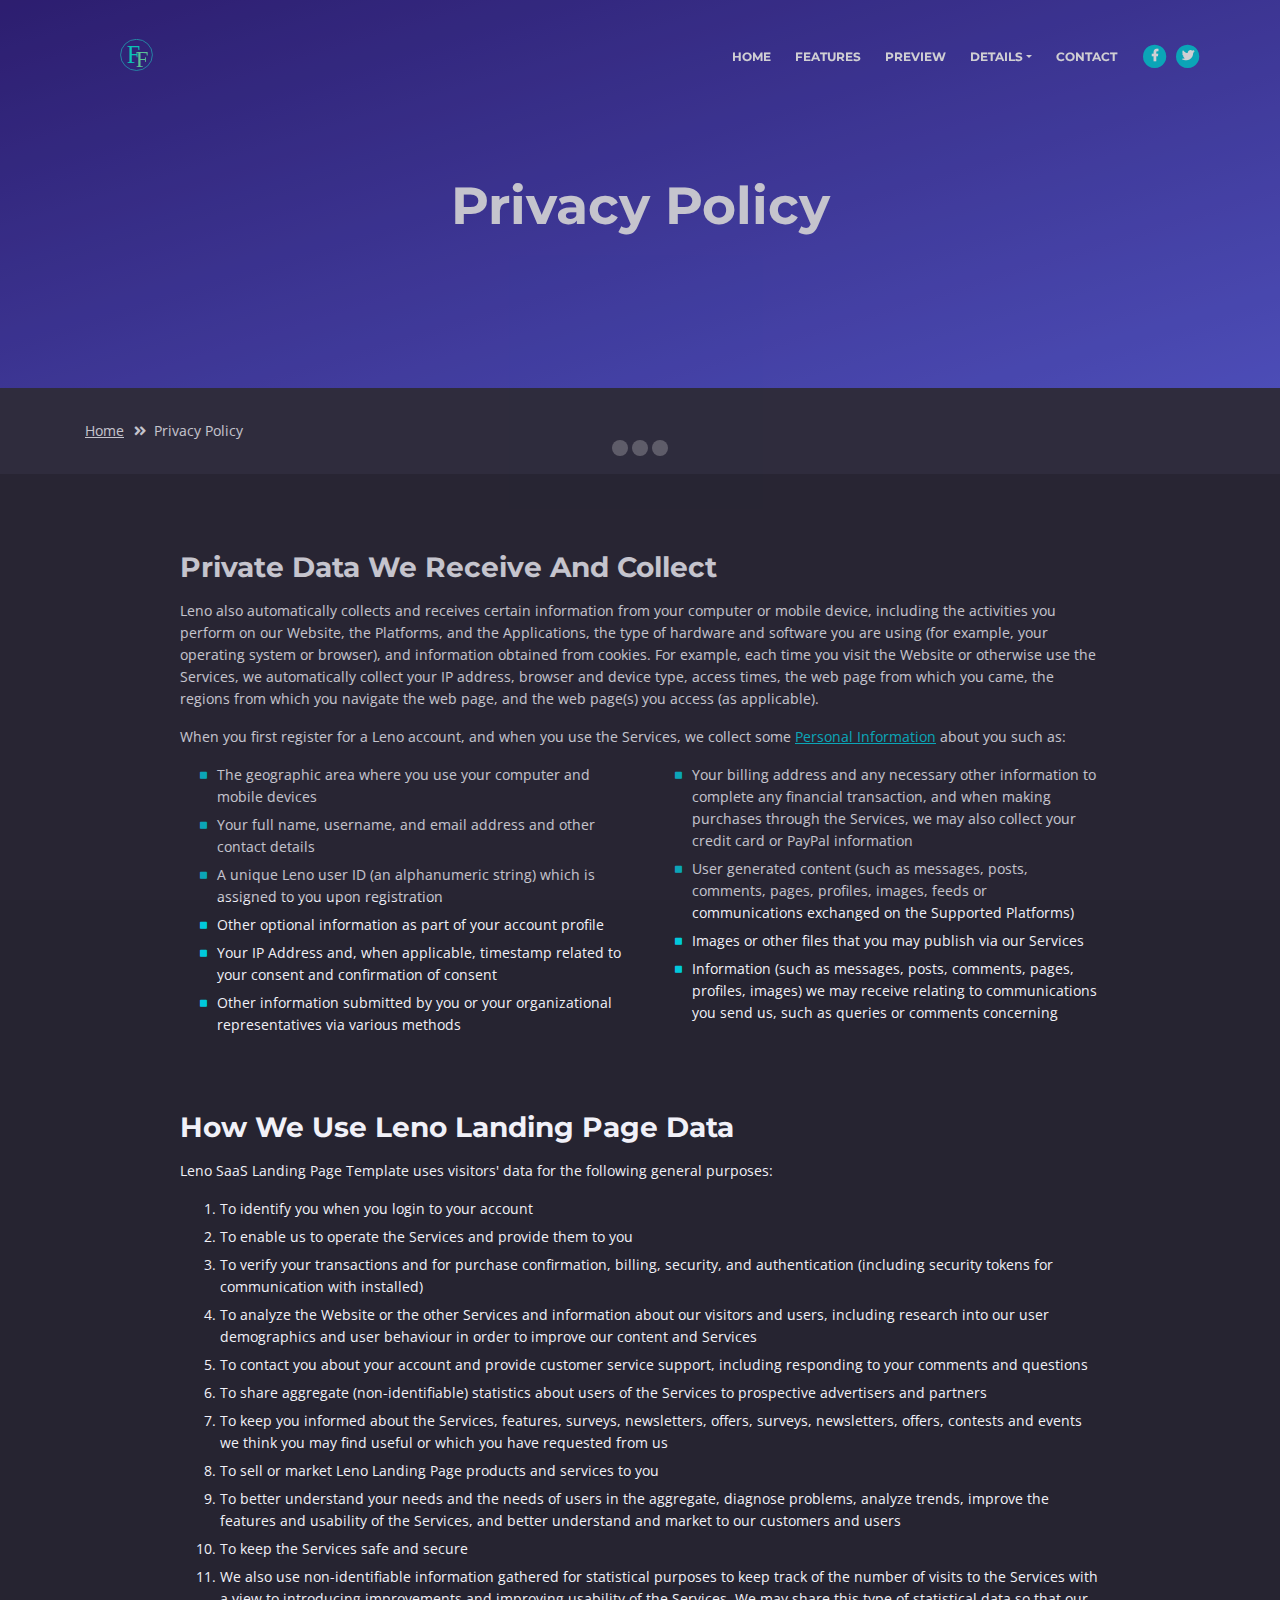
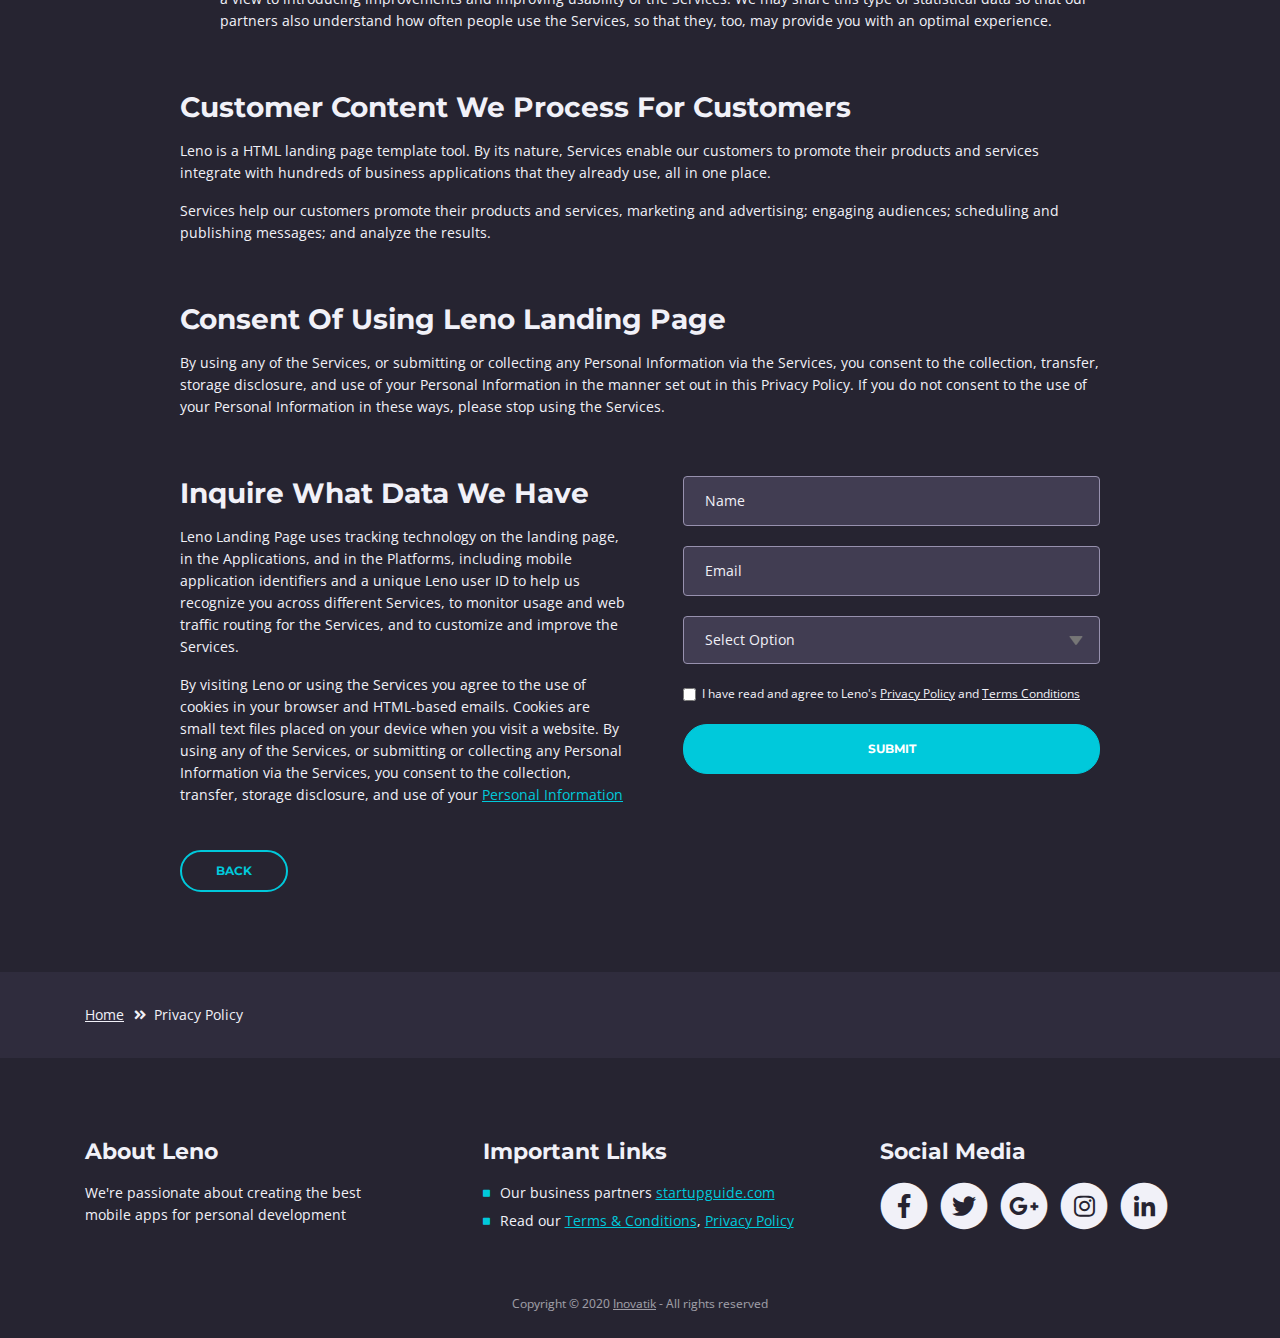
==== commit c54ad973: "a" ====
--- a/privacy-policy.html
+++ b/privacy-policy.html
@@ -5,17 +5,6 @@
     <meta name="viewport" content="width=device-width, initial-scale=1, shrink-to-fit=no">
     
     <!-- SEO Meta Tags -->
-    <meta name="description" content="Mobile app HTML landing page template to help you build a great online presence for your app which will convert visitors into users">
-    <meta name="author" content="Inovatik">
-
-    <!-- OG Meta Tags to improve the way the post looks when you share the page on LinkedIn, Facebook, Google+ -->
-	<meta property="og:site_name" content="" /> <!-- website name -->
-	<meta property="og:site" content="" /> <!-- website link -->
-	<meta property="og:title" content=""/> <!-- title shown in the actual shared post -->
-	<meta property="og:description" content="" /> <!-- description shown in the actual shared post -->
-	<meta property="og:image" content="" /> <!-- image link, make sure it's jpg -->
-	<meta property="og:url" content="" /> <!-- where do you want your post to link to -->
-	<meta property="og:type" content="article" />
 
     <!-- Website Title -->
     <title>Privacy Policy - Leno - Mobile App HTML Landing Page Template</title>
